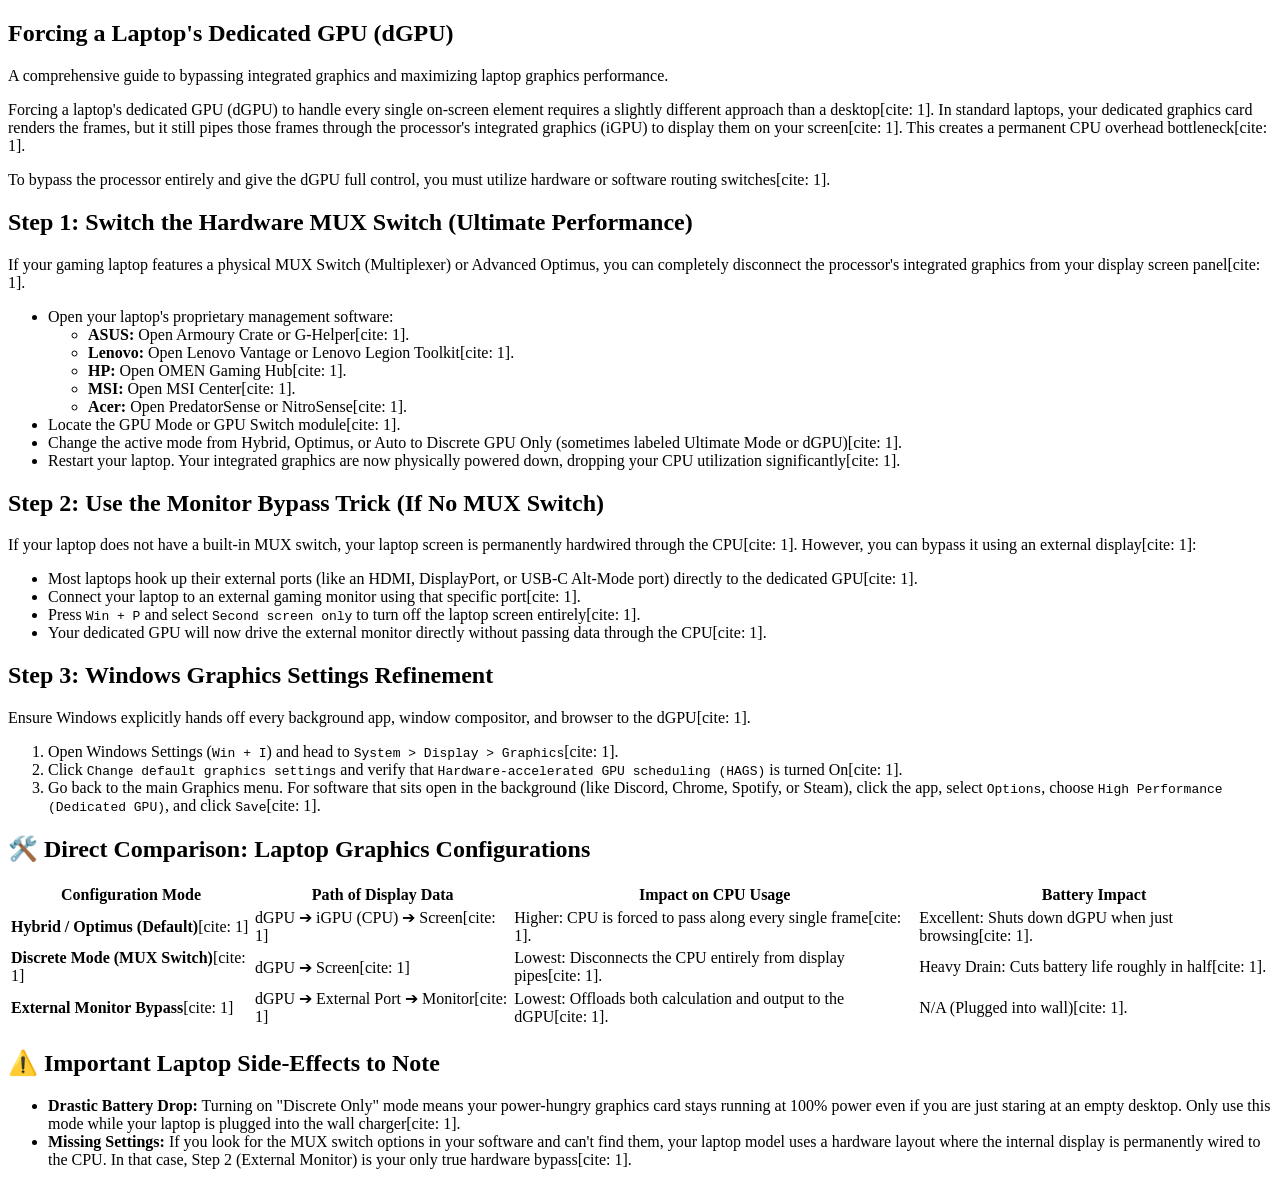
==== CPU-to-dGPU/index.html @ 035ee05c "Create index.html" ====
<!DOCTYPE html>
<html lang="en">
<head>
  <meta charset="UTF-8">
  <meta name="viewport" content="width=device-width, initial-scale=1.0">
  <title>Forcing a Laptop's Dedicated GPU (dGPU)</title>
  <link rel="stylesheet" href="styles.css">
</head>
<body>
  <main>
    <section class="hero">
      <h1>Forcing a Laptop's Dedicated GPU (dGPU)</h1>
      <p class="small">A comprehensive guide to bypassing integrated graphics and maximizing laptop graphics performance.</p>
    </section>

    <section class="content">
      <p>Forcing a laptop's dedicated GPU (dGPU) to handle every single on-screen element requires a slightly different approach than a desktop[cite: 1]. In standard laptops, your dedicated graphics card renders the frames, but it still pipes those frames through the processor's integrated graphics (iGPU) to display them on your screen[cite: 1]. This creates a permanent CPU overhead bottleneck[cite: 1].</p>
      <p>To bypass the processor entirely and give the dGPU full control, you must utilize hardware or software routing switches[cite: 1].</p>

      <h2>Step 1: Switch the Hardware MUX Switch (Ultimate Performance)</h2>
      <p>If your gaming laptop features a physical MUX Switch (Multiplexer) or Advanced Optimus, you can completely disconnect the processor's integrated graphics from your display screen panel[cite: 1].</p>
      <ul>
        <li>Open your laptop's proprietary management software:
          <ul>
            <li><strong>ASUS:</strong> Open Armoury Crate or G-Helper[cite: 1].</li>
            <li><strong>Lenovo:</strong> Open Lenovo Vantage or Lenovo Legion Toolkit[cite: 1].</li>
            <li><strong>HP:</strong> Open OMEN Gaming Hub[cite: 1].</li>
            <li><strong>MSI:</strong> Open MSI Center[cite: 1].</li>
            <li><strong>Acer:</strong> Open PredatorSense or NitroSense[cite: 1].</li>
          </ul>
        </li>
        <li>Locate the GPU Mode or GPU Switch module[cite: 1].</li>
        <li>Change the active mode from Hybrid, Optimus, or Auto to Discrete GPU Only (sometimes labeled Ultimate Mode or dGPU)[cite: 1].</li>
        <li>Restart your laptop. Your integrated graphics are now physically powered down, dropping your CPU utilization significantly[cite: 1].</li>
      </ul>

      <h2>Step 2: Use the Monitor Bypass Trick (If No MUX Switch)</h2>
      <p>If your laptop does not have a built-in MUX switch, your laptop screen is permanently hardwired through the CPU[cite: 1]. However, you can bypass it using an external display[cite: 1]:</p>
      <ul>
        <li>Most laptops hook up their external ports (like an HDMI, DisplayPort, or USB-C Alt-Mode port) directly to the dedicated GPU[cite: 1].</li>
        <li>Connect your laptop to an external gaming monitor using that specific port[cite: 1].</li>
        <li>Press <code>Win + P</code> and select <code>Second screen only</code> to turn off the laptop screen entirely[cite: 1].</li>
        <li>Your dedicated GPU will now drive the external monitor directly without passing data through the CPU[cite: 1].</li>
      </ul>

      <h2>Step 3: Windows Graphics Settings Refinement</h2>
      <p>Ensure Windows explicitly hands off every background app, window compositor, and browser to the dGPU[cite: 1].</p>
      <ol>
        <li>Open Windows Settings (<code>Win + I</code>) and head to <code>System > Display > Graphics</code>[cite: 1].</li>
        <li>Click <code>Change default graphics settings</code> and verify that <code>Hardware-accelerated GPU scheduling (HAGS)</code> is turned On[cite: 1].</li>
        <li>Go back to the main Graphics menu. For software that sits open in the background (like Discord, Chrome, Spotify, or Steam), click the app, select <code>Options</code>, choose <code>High Performance (Dedicated GPU)</code>, and click <code>Save</code>[cite: 1].</li>
      </ol>

      <h2>🛠️ Direct Comparison: Laptop Graphics Configurations</h2>
      <table>
        <thead>
          <tr>
            <th>Configuration Mode</th>
            <th>Path of Display Data</th>
            <th>Impact on CPU Usage</th>
            <th>Battery Impact</th>
          </tr>
        </thead>
        <tbody>
          <tr>
            <td><strong>Hybrid / Optimus (Default)</strong>[cite: 1]</td>
            <td>dGPU ➔ iGPU (CPU) ➔ Screen[cite: 1]</td>
            <td>Higher: CPU is forced to pass along every single frame[cite: 1].</td>
            <td>Excellent: Shuts down dGPU when just browsing[cite: 1].</td>
          </tr>
          <tr>
            <td><strong>Discrete Mode (MUX Switch)</strong>[cite: 1]</td>
            <td>dGPU ➔ Screen[cite: 1]</td>
            <td>Lowest: Disconnects the CPU entirely from display pipes[cite: 1].</td>
            <td>Heavy Drain: Cuts battery life roughly in half[cite: 1].</td>
          </tr>
          <tr>
            <td><strong>External Monitor Bypass</strong>[cite: 1]</td>
            <td>dGPU ➔ External Port ➔ Monitor[cite: 1]</td>
            <td>Lowest: Offloads both calculation and output to the dGPU[cite: 1].</td>
            <td>N/A (Plugged into wall)[cite: 1].</td>
          </tr>
        </tbody>
      </table>

      <h2>⚠️ Important Laptop Side-Effects to Note</h2>
      <ul>
        <li><strong>Drastic Battery Drop:</strong> Turning on "Discrete Only" mode means your power-hungry graphics card stays running at 100% power even if you are just staring at an empty desktop. Only use this mode while your laptop is plugged into the wall charger[cite: 1].</li>
        <li><strong>Missing Settings:</strong> If you look for the MUX switch options in your software and can't find them, your laptop model uses a hardware layout where the internal display is permanently wired to the CPU. In that case, Step 2 (External Monitor) is your only true hardware bypass[cite: 1].</li>
      </ul>
    </section>
  </main>
</body>
</html>
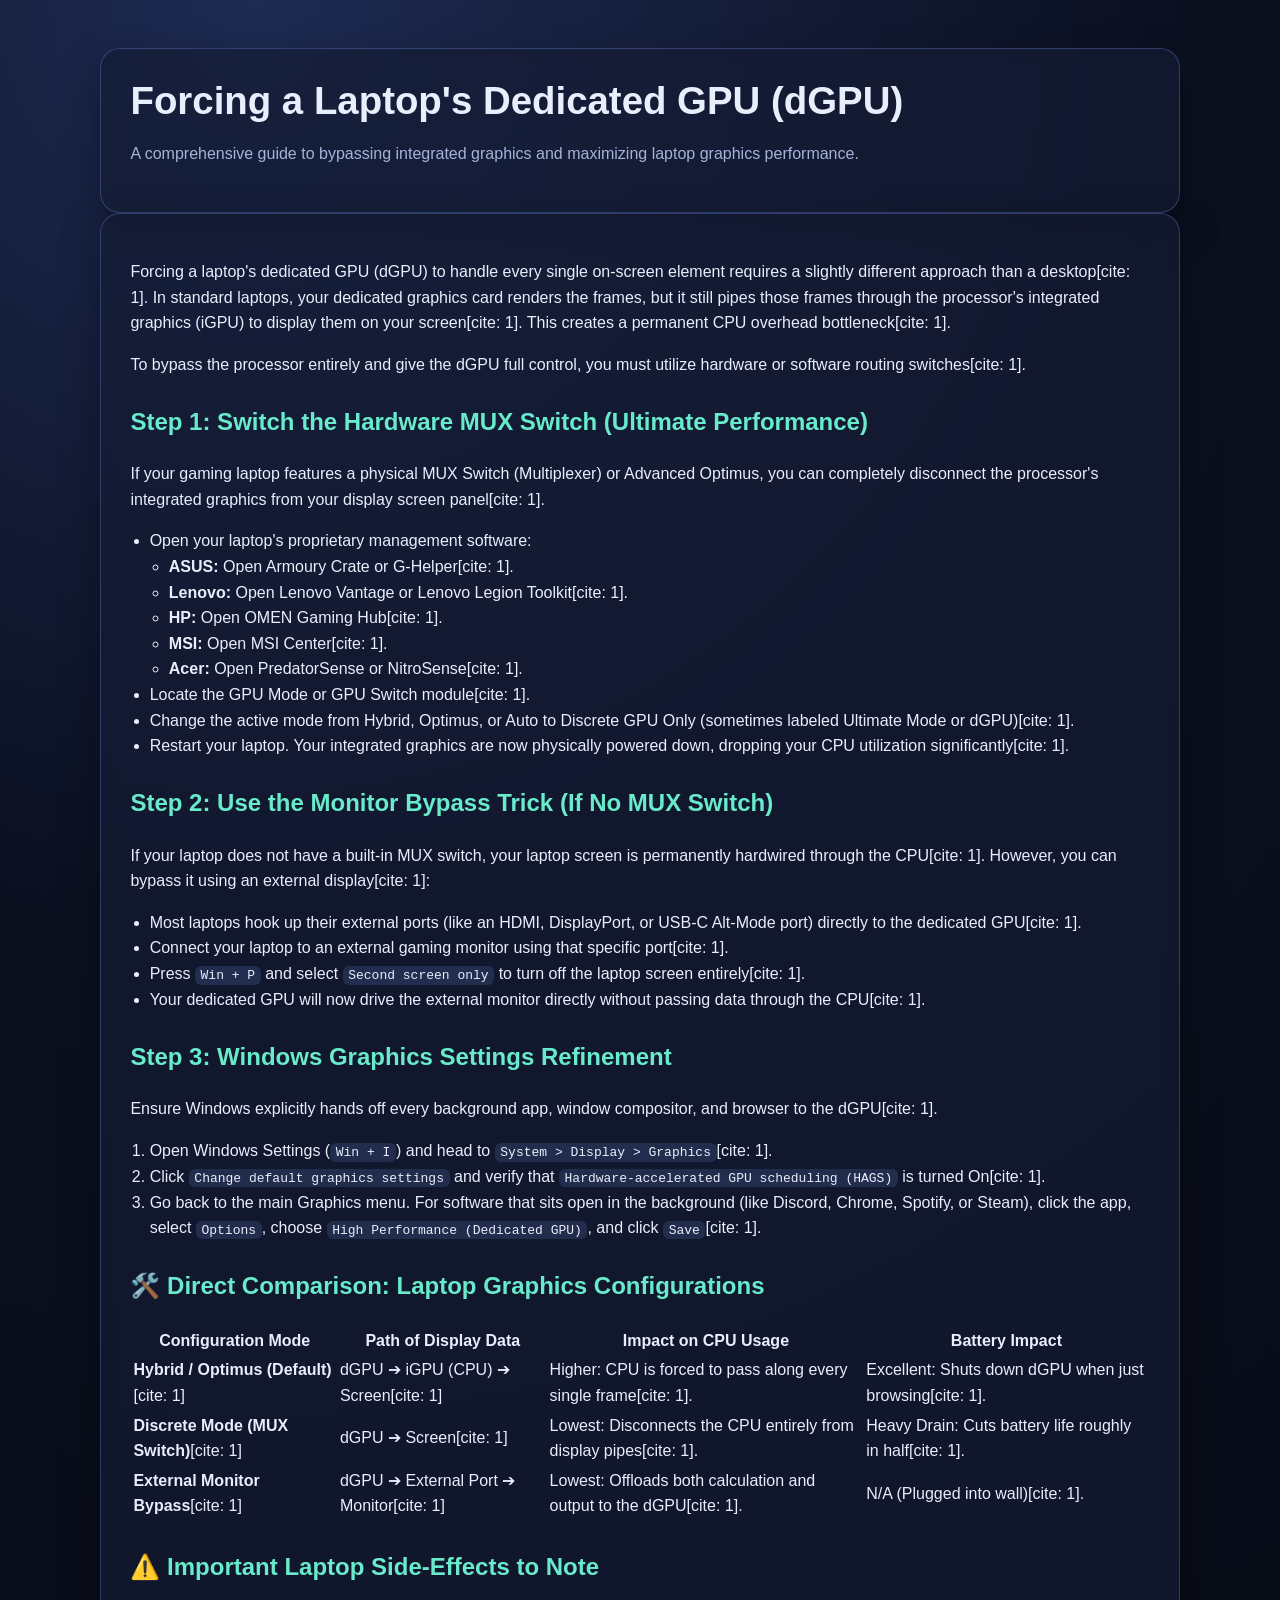
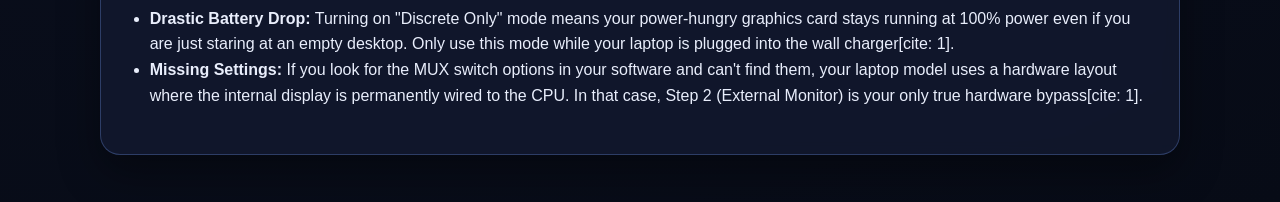
==== commit c5c78cc6: "Fix CPU-to-dGPU stylesheet link path Co-authored-by: tech-salman <281112075+tech-salman@users.norepl" ====
--- a/CPU-to-dGPU/index.html
+++ b/CPU-to-dGPU/index.html
@@ -4,7 +4,7 @@
   <meta charset="UTF-8">
   <meta name="viewport" content="width=device-width, initial-scale=1.0">
   <title>Forcing a Laptop's Dedicated GPU (dGPU)</title>
-  <link rel="stylesheet" href="styles.css">
+  <link rel="stylesheet" href="../styles.css">
 </head>
 <body>
   <main>
--- a/styles.css
+++ b/styles.css
@@ -0,0 +1,96 @@
+:root {
+  --bg: #0b1020;
+  --bg-soft: #131c35;
+  --card: rgba(20, 28, 52, 0.7);
+  --text: #e9eefc;
+  --muted: #a5b3d9;
+  --accent: #69eacb;
+  --accent-2: #7aa2ff;
+  --border: rgba(122, 162, 255, 0.28);
+}
+
+* { box-sizing: border-box; }
+
+body {
+  margin: 0;
+  font-family: "Inter", "Segoe UI", Roboto, sans-serif;
+  background: radial-gradient(circle at 20% 0%, #1d2a52 0%, var(--bg) 45%, #070b16 100%);
+  color: var(--text);
+  line-height: 1.6;
+}
+
+main {
+  width: min(1080px, 92vw);
+  margin: 3rem auto;
+}
+
+.hero, .content {
+  background: var(--card);
+  border: 1px solid var(--border);
+  border-radius: 20px;
+  padding: clamp(1.5rem, 2.3vw, 2.5rem);
+  backdrop-filter: blur(7px);
+  box-shadow: 0 18px 40px rgba(0, 0, 0, 0.35);
+}
+
+h1 {
+  margin: 0 0 0.8rem;
+  line-height: 1.2;
+  font-size: clamp(1.8rem, 3vw, 2.6rem);
+}
+
+h2 {
+  margin-top: 1.6rem;
+  color: var(--accent);
+}
+
+h3 {
+  color: var(--accent-2);
+}
+
+p, li { color: var(--text); }
+.small { color: var(--muted); }
+
+.button-grid {
+  margin-top: 1.6rem;
+  display: grid;
+  grid-template-columns: repeat(auto-fit, minmax(200px, 1fr));
+  gap: 0.9rem;
+}
+
+.button-grid a,
+.back {
+  display: inline-flex;
+  align-items: center;
+  justify-content: center;
+  text-decoration: none;
+  color: #071227;
+  font-weight: 700;
+  background: linear-gradient(120deg, var(--accent), #9cf2de);
+  padding: 0.85rem 1rem;
+  border-radius: 999px;
+  transition: transform .2s ease, box-shadow .2s ease;
+  box-shadow: 0 10px 24px rgba(105, 234, 203, 0.3);
+}
+
+.button-grid a:hover,
+.back:hover {
+  transform: translateY(-2px);
+  box-shadow: 0 14px 26px rgba(105, 234, 203, 0.42);
+}
+
+code {
+  background: rgba(122, 162, 255, 0.16);
+  padding: 0.1rem 0.35rem;
+  border-radius: 6px;
+}
+
+pre {
+  background: rgba(6, 12, 28, 0.75);
+  border: 1px solid rgba(122, 162, 255, 0.25);
+  border-radius: 12px;
+  padding: 0.8rem;
+  overflow-x: auto;
+}
+
+ul, ol { padding-left: 1.2rem; }
